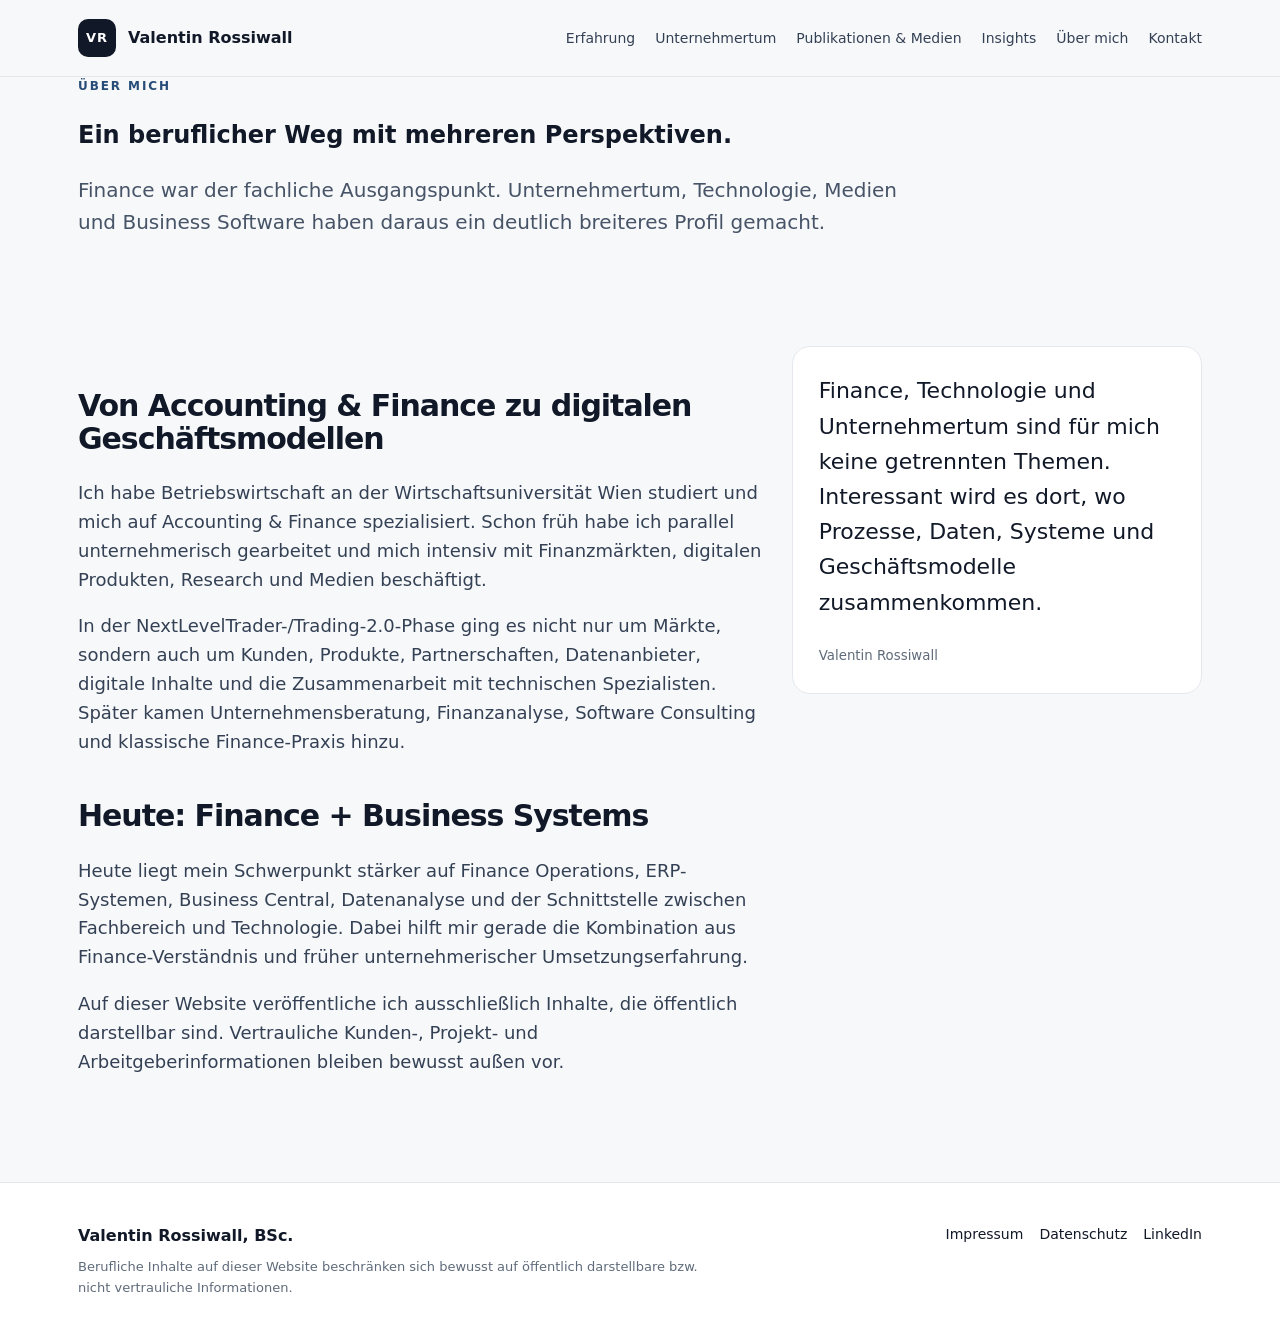
==== about.html @ f8c4a08d "initial website" ====
<!doctype html><html lang="de"><head><meta charset="utf-8"><meta name="viewport" content="width=device-width,initial-scale=1"><title>Über mich | Valentin Rossiwall</title><meta name="description" content="Über Valentin Rossiwall – Finance, Accounting, ERP, Business Systems, Unternehmertum, FinTech und Medien."><meta name="robots" content="index,follow"><meta property="og:title" content="Über mich | Valentin Rossiwall"><meta property="og:description" content="Über Valentin Rossiwall – Finance, Accounting, ERP, Business Systems, Unternehmertum, FinTech und Medien."><meta property="og:type" content="website"><link rel="stylesheet" href="assets/style.css"><script type="application/ld+json">{"@context":"https://schema.org","@type":"Person","name":"Valentin Rossiwall","honorificSuffix":"BSc.","jobTitle":"Finance Operations & Business Systems Professional","sameAs":["https://www.linkedin.com/in/valentinrossiwall"],"knowsAbout":["Finance","Accounting","Microsoft Dynamics 365 Business Central","ERP","Data Analysis","Financial Markets","Entrepreneurship","FinTech"]}</script></head><body><nav class="nav"><div class="wrap navin"><a class="brand" href="index.html"><span class="mark">VR</span><span>Valentin Rossiwall</span></a><div class="links"><a href="erfahrung.html">Erfahrung</a><a href="unternehmertum.html">Unternehmertum</a><a href="publikationen.html">Publikationen & Medien</a><a href="insights.html">Insights</a><a href="about.html">Über mich</a><a href="kontakt.html">Kontakt</a></div></div></nav><main><section class="pagehead"><div class="wrap"><div class="eyebrow">Über mich</div><h1>Ein beruflicher Weg mit mehreren Perspektiven.</h1><p class="lede">Finance war der fachliche Ausgangspunkt. Unternehmertum, Technologie, Medien und Business Software haben daraus ein deutlich breiteres Profil gemacht.</p></div></section><section class="section"><div class="wrap split"><div class="prose"><h2>Von Accounting & Finance zu digitalen Geschäftsmodellen</h2><p>Ich habe Betriebswirtschaft an der Wirtschaftsuniversität Wien studiert und mich auf Accounting & Finance spezialisiert. Schon früh habe ich parallel unternehmerisch gearbeitet und mich intensiv mit Finanzmärkten, digitalen Produkten, Research und Medien beschäftigt.</p><p>In der NextLevelTrader-/Trading-2.0-Phase ging es nicht nur um Märkte, sondern auch um Kunden, Produkte, Partnerschaften, Datenanbieter, digitale Inhalte und die Zusammenarbeit mit technischen Spezialisten. Später kamen Unternehmensberatung, Finanzanalyse, Software Consulting und klassische Finance-Praxis hinzu.</p><h2>Heute: Finance + Business Systems</h2><p>Heute liegt mein Schwerpunkt stärker auf Finance Operations, ERP-Systemen, Business Central, Datenanalyse und der Schnittstelle zwischen Fachbereich und Technologie. Dabei hilft mir gerade die Kombination aus Finance-Verständnis und früher unternehmerischer Umsetzungserfahrung.</p><p>Auf dieser Website veröffentliche ich ausschließlich Inhalte, die öffentlich darstellbar sind. Vertrauliche Kunden-, Projekt- und Arbeitgeberinformationen bleiben bewusst außen vor.</p></div><div class="quote"><p>Finance, Technologie und Unternehmertum sind für mich keine getrennten Themen. Interessant wird es dort, wo Prozesse, Daten, Systeme und Geschäftsmodelle zusammenkommen.</p><small>Valentin Rossiwall</small></div></div></section></main><footer class="footer"><div class="wrap footerin"><div><strong>Valentin Rossiwall, BSc.</strong><div class="policy">Berufliche Inhalte auf dieser Website beschränken sich bewusst auf öffentlich darstellbare bzw. nicht vertrauliche Informationen.</div></div><div class="footerlinks"><a href="impressum.html">Impressum</a><a href="datenschutz.html">Datenschutz</a><a href="https://www.linkedin.com/in/valentinrossiwall">LinkedIn</a></div></div></footer><script src="assets/site.js"></script></body></html>
---- assets/style.css ----
:root{--bg:#f7f8fa;--surface:#fff;--text:#111827;--muted:#5f6b7a;--line:#e4e8ee;--accent:#274c77;--accent2:#eef4f9;--max:1180px;--radius:18px}*{box-sizing:border-box}html{scroll-behavior:smooth}body{margin:0;font-family:Inter,ui-sans-serif,system-ui,-apple-system,BlinkMacSystemFont,"Segoe UI",sans-serif;background:var(--bg);color:var(--text);line-height:1.6}a{color:inherit;text-decoration:none}.wrap{max-width:var(--max);margin:0 auto;padding:0 28px}.nav{position:sticky;top:0;z-index:50;background:rgba(247,248,250,.9);backdrop-filter:blur(14px);border-bottom:1px solid var(--line)}.navin{min-height:76px;display:flex;align-items:center;justify-content:space-between;gap:24px}.brand{display:flex;align-items:center;gap:12px;font-weight:750}.mark{display:grid;place-items:center;width:38px;height:38px;border-radius:10px;background:var(--text);color:#fff;font-size:13px;letter-spacing:.08em}.links{display:flex;gap:20px;flex-wrap:wrap;font-size:14px;color:#344054}.links a:hover{color:var(--accent)}.hero{padding:110px 0 80px;background:linear-gradient(180deg,#fff 0%,var(--bg) 100%)}.eyebrow{text-transform:uppercase;letter-spacing:.16em;font-size:12px;font-weight:800;color:var(--accent);margin-bottom:16px}.hero h1{font-size:clamp(44px,8vw,86px);line-height:.98;letter-spacing:-.045em;margin:0 0 26px;max-width:900px}.hero p{font-size:clamp(20px,2.4vw,28px);max-width:880px;color:#344054;margin:0 0 30px}.cta{display:flex;gap:12px;flex-wrap:wrap;margin:28px 0 46px}.btn{display:inline-flex;align-items:center;justify-content:center;padding:13px 18px;border-radius:999px;border:1px solid var(--line);font-weight:700;font-size:14px}.btn.primary{background:var(--text);color:#fff;border-color:var(--text)}.btn.secondary{background:#fff}.strip{display:grid;grid-template-columns:repeat(4,1fr);border:1px solid var(--line);background:var(--surface);border-radius:var(--radius);overflow:hidden}.strip>div{padding:22px;border-right:1px solid var(--line)}.strip>div:last-child{border-right:0}.strip strong,.strip span{display:block}.strip span{font-size:13px;color:var(--muted);margin-top:4px}.section{padding:88px 0}.section h2{font-size:clamp(34px,5vw,56px);line-height:1.08;letter-spacing:-.035em;margin:0 0 24px}.lede{font-size:20px;color:#475467;max-width:820px}.grid3{display:grid;grid-template-columns:repeat(3,1fr);gap:18px;margin-top:34px}.card,.article,.quote{background:var(--surface);border:1px solid var(--line);border-radius:var(--radius);padding:26px}.card h3,.article h3{margin:12px 0 8px;font-size:21px}.card p,.article p{margin:0;color:var(--muted)}.tag,.meta{font-size:12px;font-weight:800;text-transform:uppercase;letter-spacing:.12em;color:var(--accent)}.timeline{border-top:1px solid var(--line);margin-top:34px}.item{display:grid;grid-template-columns:170px 1fr;gap:28px;padding:28px 0;border-bottom:1px solid var(--line)}.when{font-size:13px;color:var(--muted);font-weight:700}.item h3{margin:0 0 8px;font-size:24px}.item p{margin:0;color:var(--muted);max-width:820px}.split{display:grid;grid-template-columns:1.25fr .75fr;gap:30px;align-items:start}.quote p{font-size:22px;margin-top:0}.quote small{color:var(--muted)}.article-list{display:grid;grid-template-columns:repeat(2,1fr);gap:18px;margin-top:30px}.article:hover{transform:translateY(-2px);transition:.2s ease;border-color:#cdd5df}.footer{border-top:1px solid var(--line);padding:40px 0;background:#fff}.footerin{display:flex;justify-content:space-between;gap:30px;align-items:flex-start}.policy{font-size:13px;color:var(--muted);max-width:650px;margin-top:8px}.footerlinks{display:flex;gap:16px;flex-wrap:wrap;font-size:14px}.prose{max-width:820px}.prose h1{font-size:clamp(40px,6vw,64px);line-height:1.04;letter-spacing:-.04em;margin:0 0 24px}.prose h2{font-size:30px;margin-top:44px}.prose p,.prose li{font-size:18px;color:#344054}.notice{padding:18px 20px;border-radius:14px;background:var(--accent2);border:1px solid #dbe7f0;color:#2c4b65;margin:24px 0}.portrait-placeholder{aspect-ratio:4/5;border:1px dashed #aab4c0;border-radius:var(--radius);display:grid;place-items:center;color:var(--muted);background:#fff}@media(max-width:900px){.links{display:none}.strip{grid-template-columns:1fr 1fr}.strip>div:nth-child(2){border-right:0}.grid3{grid-template-columns:1fr 1fr}.split{grid-template-columns:1fr}.item{grid-template-columns:1fr}.article-list{grid-template-columns:1fr}}@media(max-width:620px){.wrap{padding:0 20px}.hero{padding:74px 0 54px}.strip,.grid3{grid-template-columns:1fr}.strip>div{border-right:0;border-bottom:1px solid var(--line)}.strip>div:last-child{border-bottom:0}.section{padding:64px 0}.footerin{flex-direction:column}.cta .btn{width:100%}}
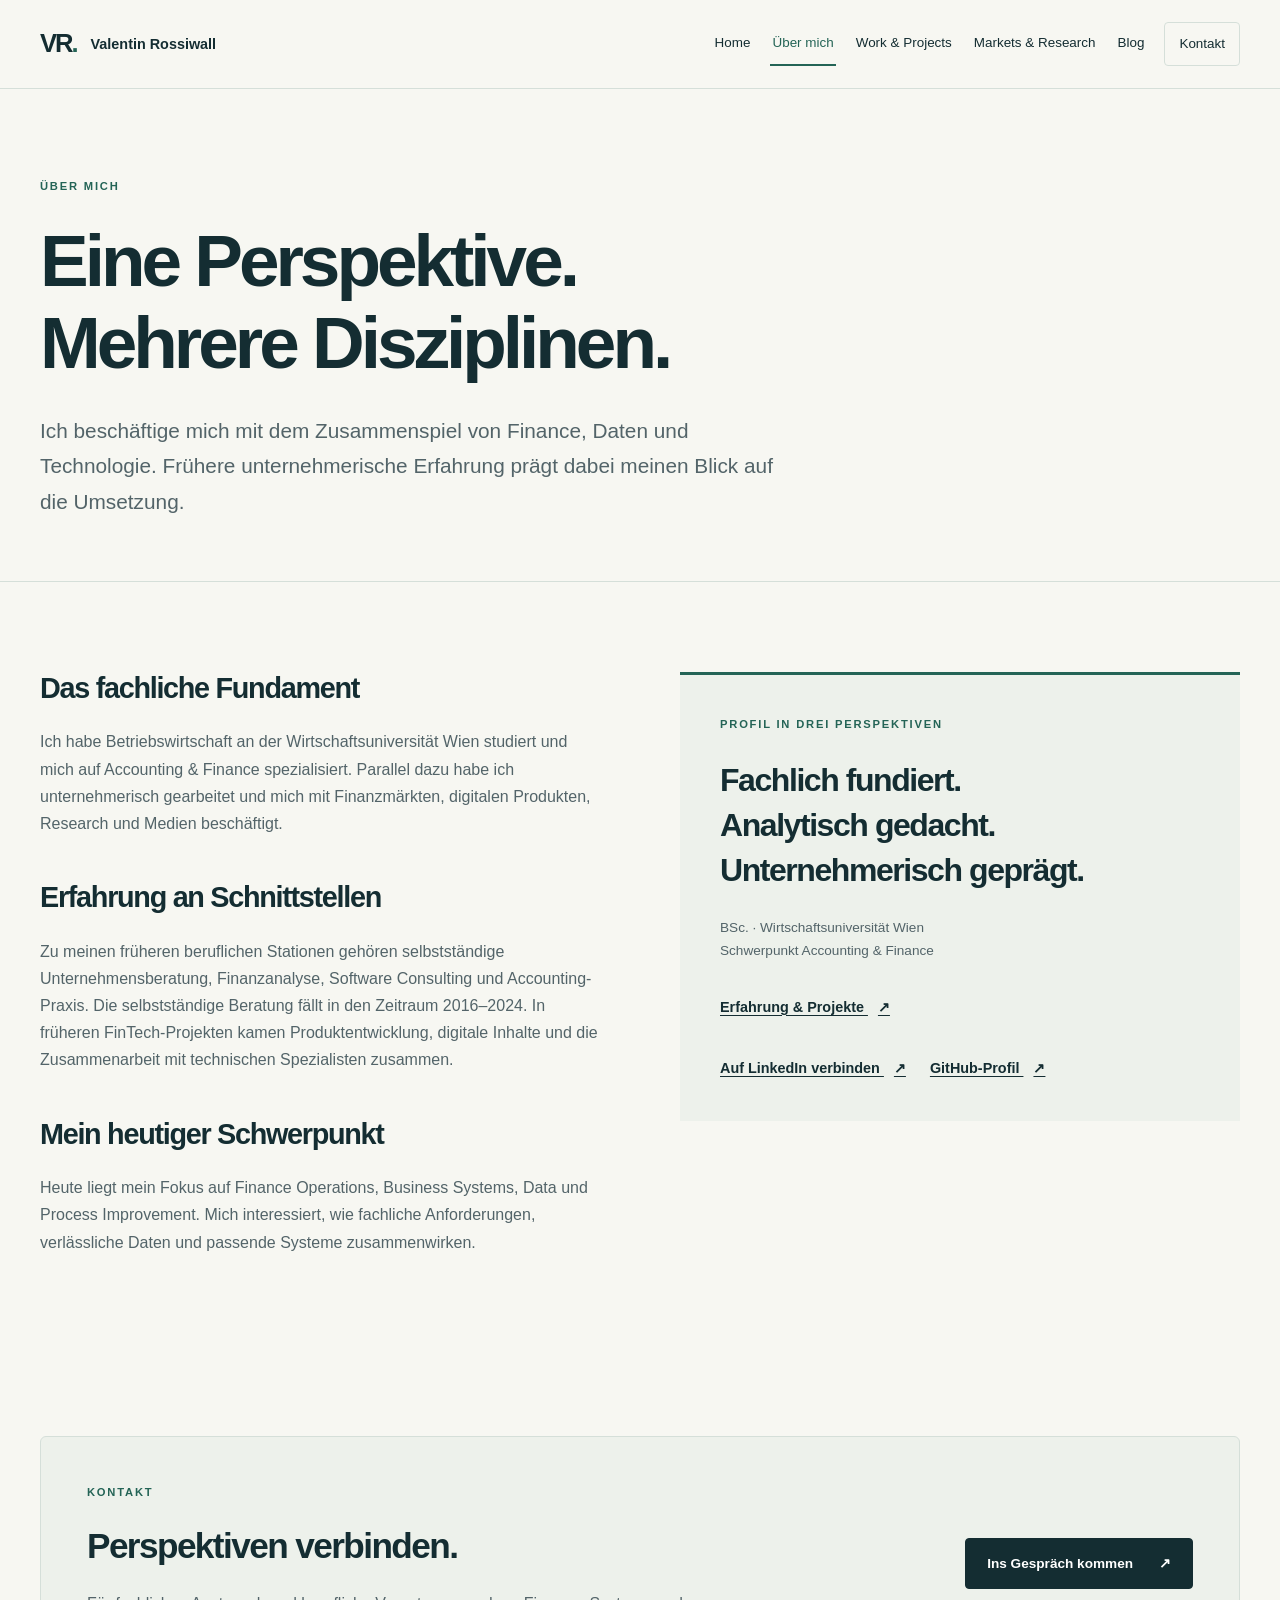
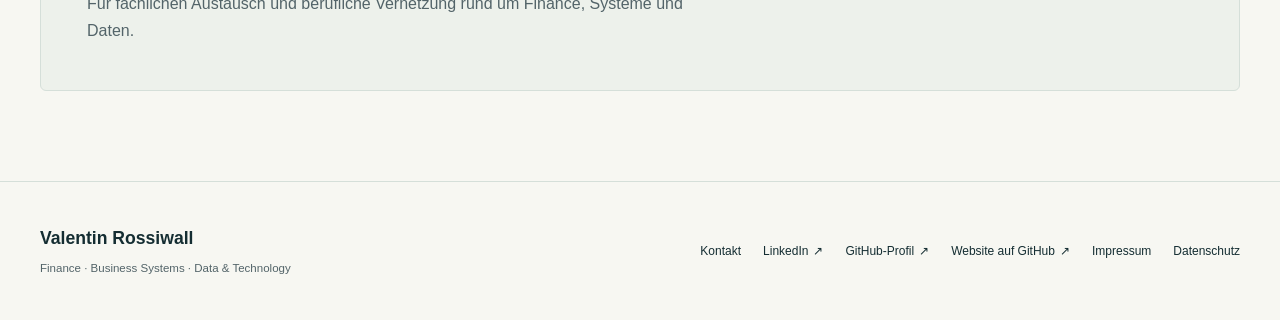
==== commit 9762ec67: "Launch personal website V2" ====
--- a/about.html
+++ b/about.html
@@ -1 +1,40 @@
-<!doctype html><html lang="de"><head><meta charset="utf-8"><meta name="viewport" content="width=device-width,initial-scale=1"><title>Über mich | Valentin Rossiwall</title><meta name="description" content="Über Valentin Rossiwall – Finance, Accounting, ERP, Business Systems, Unternehmertum, FinTech und Medien."><meta name="robots" content="index,follow"><meta property="og:title" content="Über mich | Valentin Rossiwall"><meta property="og:description" content="Über Valentin Rossiwall – Finance, Accounting, ERP, Business Systems, Unternehmertum, FinTech und Medien."><meta property="og:type" content="website"><link rel="stylesheet" href="assets/style.css"><script type="application/ld+json">{"@context":"https://schema.org","@type":"Person","name":"Valentin Rossiwall","honorificSuffix":"BSc.","jobTitle":"Finance Operations & Business Systems Professional","sameAs":["https://www.linkedin.com/in/valentinrossiwall"],"knowsAbout":["Finance","Accounting","Microsoft Dynamics 365 Business Central","ERP","Data Analysis","Financial Markets","Entrepreneurship","FinTech"]}</script></head><body><nav class="nav"><div class="wrap navin"><a class="brand" href="index.html"><span class="mark">VR</span><span>Valentin Rossiwall</span></a><div class="links"><a href="erfahrung.html">Erfahrung</a><a href="unternehmertum.html">Unternehmertum</a><a href="publikationen.html">Publikationen & Medien</a><a href="insights.html">Insights</a><a href="about.html">Über mich</a><a href="kontakt.html">Kontakt</a></div></div></nav><main><section class="pagehead"><div class="wrap"><div class="eyebrow">Über mich</div><h1>Ein beruflicher Weg mit mehreren Perspektiven.</h1><p class="lede">Finance war der fachliche Ausgangspunkt. Unternehmertum, Technologie, Medien und Business Software haben daraus ein deutlich breiteres Profil gemacht.</p></div></section><section class="section"><div class="wrap split"><div class="prose"><h2>Von Accounting & Finance zu digitalen Geschäftsmodellen</h2><p>Ich habe Betriebswirtschaft an der Wirtschaftsuniversität Wien studiert und mich auf Accounting & Finance spezialisiert. Schon früh habe ich parallel unternehmerisch gearbeitet und mich intensiv mit Finanzmärkten, digitalen Produkten, Research und Medien beschäftigt.</p><p>In der NextLevelTrader-/Trading-2.0-Phase ging es nicht nur um Märkte, sondern auch um Kunden, Produkte, Partnerschaften, Datenanbieter, digitale Inhalte und die Zusammenarbeit mit technischen Spezialisten. Später kamen Unternehmensberatung, Finanzanalyse, Software Consulting und klassische Finance-Praxis hinzu.</p><h2>Heute: Finance + Business Systems</h2><p>Heute liegt mein Schwerpunkt stärker auf Finance Operations, ERP-Systemen, Business Central, Datenanalyse und der Schnittstelle zwischen Fachbereich und Technologie. Dabei hilft mir gerade die Kombination aus Finance-Verständnis und früher unternehmerischer Umsetzungserfahrung.</p><p>Auf dieser Website veröffentliche ich ausschließlich Inhalte, die öffentlich darstellbar sind. Vertrauliche Kunden-, Projekt- und Arbeitgeberinformationen bleiben bewusst außen vor.</p></div><div class="quote"><p>Finance, Technologie und Unternehmertum sind für mich keine getrennten Themen. Interessant wird es dort, wo Prozesse, Daten, Systeme und Geschäftsmodelle zusammenkommen.</p><small>Valentin Rossiwall</small></div></div></section></main><footer class="footer"><div class="wrap footerin"><div><strong>Valentin Rossiwall, BSc.</strong><div class="policy">Berufliche Inhalte auf dieser Website beschränken sich bewusst auf öffentlich darstellbare bzw. nicht vertrauliche Informationen.</div></div><div class="footerlinks"><a href="impressum.html">Impressum</a><a href="datenschutz.html">Datenschutz</a><a href="https://www.linkedin.com/in/valentinrossiwall">LinkedIn</a></div></div></footer><script src="assets/site.js"></script></body></html>+<!doctype html>
+<html lang="de">
+<head>
+  <meta charset="utf-8">
+  <meta name="viewport" content="width=device-width, initial-scale=1">
+  <title>Über mich | Valentin Rossiwall</title>
+  <meta name="description" content="Das Profil von Valentin Rossiwall: Accounting &amp; Finance als Fundament, ergänzt um Business Systems, Analytics, Technologie und unternehmerische Erfahrung.">
+  <meta name="robots" content="index,follow">
+  <link rel="canonical" href="https://valentinrossiwall.com/about.html">
+  <meta property="og:title" content="Über mich | Valentin Rossiwall">
+  <meta property="og:description" content="Das Profil von Valentin Rossiwall: Accounting &amp; Finance als Fundament, ergänzt um Business Systems, Analytics, Technologie und unternehmerische Erfahrung.">
+  <meta property="og:type" content="website">
+  <meta property="og:url" content="https://valentinrossiwall.com/about.html">
+  <meta property="og:site_name" content="Valentin Rossiwall">
+  <meta property="og:locale" content="de_AT">
+  <meta name="twitter:card" content="summary">
+  <meta name="twitter:title" content="Über mich | Valentin Rossiwall">
+  <meta name="twitter:description" content="Das Profil von Valentin Rossiwall: Accounting &amp; Finance als Fundament, ergänzt um Business Systems, Analytics, Technologie und unternehmerische Erfahrung.">
+  <meta name="theme-color" content="#142d32">
+  <link rel="icon" href="assets/favicon.svg" type="image/svg+xml">
+  <link rel="stylesheet" href="assets/style.css">
+  <script src="assets/site.js" defer></script>
+  <script type="application/ld+json">{"@context": "https://schema.org", "@graph": [{"@type": "Person", "@id": "https://valentinrossiwall.com/#person", "name": "Valentin Rossiwall", "honorificSuffix": "BSc.", "url": "https://valentinrossiwall.com/", "sameAs": ["https://www.linkedin.com/in/valentinrossiwall", "https://github.com/valentinrossiwall-development"], "knowsAbout": ["Finance", "Accounting", "Business Systems", "Data Analysis", "Technology", "Financial Markets", "Entrepreneurship", "FinTech"]}, {"@type": "WebSite", "@id": "https://valentinrossiwall.com/#website", "url": "https://valentinrossiwall.com/", "name": "Valentin Rossiwall", "inLanguage": "de"}, {"@type": "WebPage", "@id": "https://valentinrossiwall.com/about.html#page", "url": "https://valentinrossiwall.com/about.html", "name": "Über mich | Valentin Rossiwall", "description": "Das Profil von Valentin Rossiwall: Accounting & Finance als Fundament, ergänzt um Business Systems, Analytics, Technologie und unternehmerische Erfahrung.", "inLanguage": "de", "isPartOf": {"@id": "https://valentinrossiwall.com/#website"}, "about": {"@id": "https://valentinrossiwall.com/#person"}}]}</script>
+</head>
+<body>
+<a class="skip-link" href="#main">Zum Inhalt springen</a>
+<header class="site-header"><div class="wrap navin">
+  <a class="brand" href="index.html"><span class="mark" aria-hidden="true">VR<span>.</span></span><span>Valentin Rossiwall</span></a>
+  <button class="menu-toggle" aria-expanded="false" aria-controls="main-nav" hidden>Menü <span class="menu-icon" aria-hidden="true">+</span></button>
+  <nav id="main-nav" class="links" aria-label="Hauptnavigation"><a href="index.html">Home</a>
+<a href="about.html" aria-current="page">Über mich</a>
+<a href="erfahrung.html">Work & Projects</a>
+<a href="markets.html">Markets & Research</a>
+<a href="insights.html">Blog</a>
+<a href="kontakt.html">Kontakt</a></nav>
+</div></header>
+<main id="main"><section class="pagehead"><div class="wrap"><p class="eyebrow">Über mich</p><h1>Eine Perspektive.<br>Mehrere Disziplinen.</h1><p class="lede">Ich beschäftige mich mit dem Zusammenspiel von Finance, Daten und Technologie. Frühere unternehmerische Erfahrung prägt dabei meinen Blick auf die Umsetzung.</p></div></section><section class="section"><div class="wrap"><div class="split"><div class="prose"><h2>Das fachliche Fundament</h2><p>Ich habe Betriebswirtschaft an der Wirtschaftsuniversität Wien studiert und mich auf Accounting & Finance spezialisiert. Parallel dazu habe ich unternehmerisch gearbeitet und mich mit Finanzmärkten, digitalen Produkten, Research und Medien beschäftigt.</p><h2>Erfahrung an Schnittstellen</h2><p>Zu meinen früheren beruflichen Stationen gehören selbstständige Unternehmensberatung, Finanzanalyse, Software Consulting und Accounting-Praxis. Die selbstständige Beratung fällt in den Zeitraum 2016–2024. In früheren FinTech-Projekten kamen Produktentwicklung, digitale Inhalte und die Zusammenarbeit mit technischen Spezialisten zusammen.</p><h2>Mein heutiger Schwerpunkt</h2><p>Heute liegt mein Fokus auf Finance Operations, Business Systems, Data und Process Improvement. Mich interessiert, wie fachliche Anforderungen, verlässliche Daten und passende Systeme zusammenwirken.</p></div><aside class="profile-note"><p class="eyebrow">Profil in drei Perspektiven</p><h2>Fachlich fundiert.<br>Analytisch gedacht.<br>Unternehmerisch geprägt.</h2><p>BSc. · Wirtschaftsuniversität Wien<br>Schwerpunkt Accounting & Finance</p><a class="text-link" href="erfahrung.html">Erfahrung & Projekte <span aria-hidden="true">↗</span></a><div class="profile-links"><a class="text-link" href="https://www.linkedin.com/in/valentinrossiwall">Auf LinkedIn verbinden <span aria-hidden="true">↗</span></a><a class="text-link" href="https://github.com/valentinrossiwall-development">GitHub-Profil <span aria-hidden="true">↗</span></a></div></aside></div></div></section><section class="section"><div class="wrap"><div class="contact-band"><div><p class="eyebrow">Kontakt</p><h2>Perspektiven verbinden.</h2><p>Für fachlichen Austausch und berufliche Vernetzung rund um Finance, Systeme und Daten.</p></div><a class="btn primary" href="kontakt.html">Ins Gespräch kommen <span aria-hidden="true">↗</span></a></div></div></section></main>
+<footer class="footer"><div class="wrap footerin"><div><a class="footer-brand" href="index.html">Valentin Rossiwall</a><p>Finance · Business Systems · Data & Technology</p></div><nav class="footerlinks" aria-label="Weitere Links"><a href="kontakt.html">Kontakt</a><a href="https://www.linkedin.com/in/valentinrossiwall">LinkedIn <span aria-hidden="true">↗</span></a><a href="https://github.com/valentinrossiwall-development">GitHub-Profil <span aria-hidden="true">↗</span></a><a href="https://github.com/valentinrossiwall-development/valentinrossiwall.com">Website auf GitHub <span aria-hidden="true">↗</span></a><a href="impressum.html">Impressum</a><a href="datenschutz.html">Datenschutz</a></nav></div></footer>
+</body>
+</html>
--- a/assets/style.css
+++ b/assets/style.css
@@ -1 +1,208 @@
-:root{--bg:#f7f8fa;--surface:#fff;--text:#111827;--muted:#5f6b7a;--line:#e4e8ee;--accent:#274c77;--accent2:#eef4f9;--max:1180px;--radius:18px}*{box-sizing:border-box}html{scroll-behavior:smooth}body{margin:0;font-family:Inter,ui-sans-serif,system-ui,-apple-system,BlinkMacSystemFont,"Segoe UI",sans-serif;background:var(--bg);color:var(--text);line-height:1.6}a{color:inherit;text-decoration:none}.wrap{max-width:var(--max);margin:0 auto;padding:0 28px}.nav{position:sticky;top:0;z-index:50;background:rgba(247,248,250,.9);backdrop-filter:blur(14px);border-bottom:1px solid var(--line)}.navin{min-height:76px;display:flex;align-items:center;justify-content:space-between;gap:24px}.brand{display:flex;align-items:center;gap:12px;font-weight:750}.mark{display:grid;place-items:center;width:38px;height:38px;border-radius:10px;background:var(--text);color:#fff;font-size:13px;letter-spacing:.08em}.links{display:flex;gap:20px;flex-wrap:wrap;font-size:14px;color:#344054}.links a:hover{color:var(--accent)}.hero{padding:110px 0 80px;background:linear-gradient(180deg,#fff 0%,var(--bg) 100%)}.eyebrow{text-transform:uppercase;letter-spacing:.16em;font-size:12px;font-weight:800;color:var(--accent);margin-bottom:16px}.hero h1{font-size:clamp(44px,8vw,86px);line-height:.98;letter-spacing:-.045em;margin:0 0 26px;max-width:900px}.hero p{font-size:clamp(20px,2.4vw,28px);max-width:880px;color:#344054;margin:0 0 30px}.cta{display:flex;gap:12px;flex-wrap:wrap;margin:28px 0 46px}.btn{display:inline-flex;align-items:center;justify-content:center;padding:13px 18px;border-radius:999px;border:1px solid var(--line);font-weight:700;font-size:14px}.btn.primary{background:var(--text);color:#fff;border-color:var(--text)}.btn.secondary{background:#fff}.strip{display:grid;grid-template-columns:repeat(4,1fr);border:1px solid var(--line);background:var(--surface);border-radius:var(--radius);overflow:hidden}.strip>div{padding:22px;border-right:1px solid var(--line)}.strip>div:last-child{border-right:0}.strip strong,.strip span{display:block}.strip span{font-size:13px;color:var(--muted);margin-top:4px}.section{padding:88px 0}.section h2{font-size:clamp(34px,5vw,56px);line-height:1.08;letter-spacing:-.035em;margin:0 0 24px}.lede{font-size:20px;color:#475467;max-width:820px}.grid3{display:grid;grid-template-columns:repeat(3,1fr);gap:18px;margin-top:34px}.card,.article,.quote{background:var(--surface);border:1px solid var(--line);border-radius:var(--radius);padding:26px}.card h3,.article h3{margin:12px 0 8px;font-size:21px}.card p,.article p{margin:0;color:var(--muted)}.tag,.meta{font-size:12px;font-weight:800;text-transform:uppercase;letter-spacing:.12em;color:var(--accent)}.timeline{border-top:1px solid var(--line);margin-top:34px}.item{display:grid;grid-template-columns:170px 1fr;gap:28px;padding:28px 0;border-bottom:1px solid var(--line)}.when{font-size:13px;color:var(--muted);font-weight:700}.item h3{margin:0 0 8px;font-size:24px}.item p{margin:0;color:var(--muted);max-width:820px}.split{display:grid;grid-template-columns:1.25fr .75fr;gap:30px;align-items:start}.quote p{font-size:22px;margin-top:0}.quote small{color:var(--muted)}.article-list{display:grid;grid-template-columns:repeat(2,1fr);gap:18px;margin-top:30px}.article:hover{transform:translateY(-2px);transition:.2s ease;border-color:#cdd5df}.footer{border-top:1px solid var(--line);padding:40px 0;background:#fff}.footerin{display:flex;justify-content:space-between;gap:30px;align-items:flex-start}.policy{font-size:13px;color:var(--muted);max-width:650px;margin-top:8px}.footerlinks{display:flex;gap:16px;flex-wrap:wrap;font-size:14px}.prose{max-width:820px}.prose h1{font-size:clamp(40px,6vw,64px);line-height:1.04;letter-spacing:-.04em;margin:0 0 24px}.prose h2{font-size:30px;margin-top:44px}.prose p,.prose li{font-size:18px;color:#344054}.notice{padding:18px 20px;border-radius:14px;background:var(--accent2);border:1px solid #dbe7f0;color:#2c4b65;margin:24px 0}.portrait-placeholder{aspect-ratio:4/5;border:1px dashed #aab4c0;border-radius:var(--radius);display:grid;place-items:center;color:var(--muted);background:#fff}@media(max-width:900px){.links{display:none}.strip{grid-template-columns:1fr 1fr}.strip>div:nth-child(2){border-right:0}.grid3{grid-template-columns:1fr 1fr}.split{grid-template-columns:1fr}.item{grid-template-columns:1fr}.article-list{grid-template-columns:1fr}}@media(max-width:620px){.wrap{padding:0 20px}.hero{padding:74px 0 54px}.strip,.grid3{grid-template-columns:1fr}.strip>div{border-right:0;border-bottom:1px solid var(--line)}.strip>div:last-child{border-bottom:0}.section{padding:64px 0}.footerin{flex-direction:column}.cta .btn{width:100%}}
+:root {
+  --bg: #f7f7f2;
+  --surface: #fff;
+  --ink: #142d32;
+  --muted: #536469;
+  --accent: #246456;
+  --line: #d5dfd9;
+  --tint: #edf1eb;
+  --max: 1240px;
+}
+* { box-sizing: border-box; }
+html { scroll-padding-top: 110px; }
+body { margin: 0; background: var(--bg); color: var(--ink); font-family: -apple-system, BlinkMacSystemFont, "Segoe UI", sans-serif; font-size: 16px; line-height: 1.7; -webkit-font-smoothing: antialiased; }
+a { color: inherit; text-underline-offset: .22em; }
+a:hover { color: var(--accent); }
+a:focus-visible, button:focus-visible { outline: 3px solid var(--accent); outline-offset: 5px; }
+button { font: inherit; }
+main { overflow-wrap: break-word; }
+.hero-grid > *, .split > *, .feature > *, .grid3 > *, .project-list > * { min-width: 0; }
+.profile-links { margin-top: 24px; }
+.profile-links .text-link + .text-link { margin-left: 24px; }
+.profile-links p { font-size: .85rem; color: var(--muted); margin-top: 8px; }
+.wrap { width: min(100% - 80px, var(--max)); margin-inline: auto; }
+h1, h2, h3 { line-height: 1.13; font-weight: 550; text-wrap: balance; }
+h1 { font-size: clamp(2.6rem, 5.7vw, 5rem); letter-spacing: -.055em; margin: 0 0 28px; }
+h2 { font-size: clamp(1.9rem, 3.5vw, 3.05rem); letter-spacing: -.045em; margin: 0 0 24px; }
+h3 { font-size: 1.4rem; letter-spacing: -.025em; margin: 0 0 16px; }
+p { margin: 0 0 20px; }
+p:last-child { margin-bottom: 0; }
+.eyebrow { color: var(--accent); font-size: .7rem; text-transform: uppercase; font-weight: 700; letter-spacing: .16em; margin: 0 0 24px; }
+.lede { color: var(--muted); font-size: clamp(1.1rem, 1.7vw, 1.3rem); line-height: 1.7; max-width: 750px; }
+.muted { color: var(--muted); font-size: .85rem; }
+.site-header { position: sticky; top: 0; z-index: 20; background: rgba(247,247,242,.97); border-bottom: 1px solid var(--line); }
+.navin { min-height: 88px; display: flex; align-items: center; justify-content: space-between; gap: 28px; }
+.brand { display: flex; align-items: center; gap: 14px; text-decoration: none; white-space: nowrap; font-weight: 600; font-size: .9rem; }
+.mark { font-size: 1.6rem; font-weight: 750; letter-spacing: -.08em; }
+.mark span { color: var(--accent); }
+.links { display: flex; align-items: center; gap: 18px; }
+.links a { font-size: .84rem; font-weight: 500; white-space: nowrap; text-decoration: none; min-height: 44px; display: inline-flex; align-items: center; padding: 9px 2px; border-bottom: 2px solid transparent; }
+.links a:hover, .links a[aria-current] { color: var(--accent); border-color: var(--accent); }
+.links a:last-child { border: 1px solid var(--line); border-radius: 4px; padding-inline: 14px; }
+.links a:last-child:hover, .links a:last-child[aria-current] { border-color: var(--accent); background: var(--tint); }
+.menu-toggle { display: none; border: 1px solid var(--line); background: none; border-radius: 4px; padding: 8px 14px; cursor: pointer; color: var(--ink); }
+.menu-toggle[hidden] { display: none; }
+.skip-link { position: fixed; top: -100px; left: 20px; padding: 12px 20px; background: var(--ink); color: white; z-index: 100; }
+.skip-link:focus { top: 12px; }
+.hero { padding-top: 100px; }
+.hero-grid { display: grid; grid-template-columns: 1fr .43fr; gap: 60px; align-items: center; }
+.hero h1 { font-size: clamp(2.6rem, 5.1vw, 4.55rem); line-height: 1.08; }
+.hero h1 > span { color: var(--accent); }
+.hero .lede { max-width: 680px; font-size: 1.13rem; }
+.cta { display: flex; gap: 12px; flex-wrap: wrap; margin-top: 32px; }
+.btn { padding: 13px 21px; border-radius: 4px; border: 1px solid var(--ink); text-decoration: none; display: inline-flex; gap: 26px; align-items: center; justify-content: space-between; font-size: .85rem; font-weight: 600; }
+.btn.primary { background: var(--ink); color: white; }
+.btn.primary:hover { background: var(--accent); border-color: var(--accent); }
+.btn.secondary { background: transparent; }
+.btn.secondary:hover { background: var(--tint); }
+.text-link { font-size: .9rem; font-weight: 650; display: inline-block; margin-top: 12px; }
+.text-link span { margin-left: 10px; }
+.perspective { padding: 30px 26px; background: var(--tint); border: 1px solid var(--line); border-radius: 120px 120px 8px 8px; text-align: center; }
+.perspective .eyebrow { margin-top: 28px; font-size: .6rem; }
+.perspective > p:last-child { font-size: .86rem; color: var(--muted); line-height: 1.8; }
+.orbit { position: relative; width: 232px; max-width: 100%; aspect-ratio: 1; margin: 32px auto; border: 1px solid #a9c0b7; border-radius: 50%; display: grid; place-items: center; }
+.orbit::before { content: ""; position: absolute; inset: 25px; border: 1px dashed #a9c0b7; border-radius: 50%; }
+.orbit > span { position: absolute; background: var(--tint); padding: 3px 8px; font-size: .63rem; text-transform: uppercase; letter-spacing: .1em; }
+.orbit > span:nth-child(1) { top: -13px; }
+.orbit > span:nth-child(2) { bottom: 35px; left: -11px; }
+.orbit > span:nth-child(3) { bottom: 35px; right: -8px; }
+.orbit strong { font-size: 3.4rem; line-height: 1; letter-spacing: -.07em; }
+.orbit strong span { display: block; font-size: .6rem; letter-spacing: .04em; font-weight: 400; margin-top: 12px; }
+.hero-bottom { display: flex; flex-wrap: wrap; justify-content: space-between; gap: 16px; padding-block: 26px; margin-top: 75px; border-top: 1px solid var(--line); color: var(--muted); font-size: .72rem; letter-spacing: .035em; }
+.section { padding: 90px 0; }
+.tinted { background: var(--tint); border-block: 1px solid var(--line); }
+.section-intro { max-width: 880px; margin-bottom: 42px; }
+.grid3 { display: grid; grid-template-columns: repeat(3, 1fr); gap: 22px; margin-top: 36px; }
+.card { padding: 30px; background: var(--surface); border: 1px solid var(--line); border-radius: 6px; }
+.card .eyebrow { margin-bottom: 38px; }
+.card p:not(.eyebrow) { font-size: .96rem; color: var(--muted); }
+.card .text-link { color: var(--ink); margin-top: 24px; }
+.split { display: grid; grid-template-columns: 1fr 1fr; gap: 80px; align-items: start; }
+.prose { color: var(--muted); }
+.prose h2 { color: var(--ink); font-size: 1.8rem; margin-top: 44px; }
+.prose h2:first-child { margin-top: 0; }
+.pagehead { padding: 88px 0 62px; border-bottom: 1px solid var(--line); }
+.pagehead h1 { max-width: 1040px; }
+.pagehead .lede { margin-bottom: 0; }
+.profile-note { background: var(--tint); padding: 40px; border-top: 3px solid var(--accent); }
+.profile-note h2 { font-size: 2rem; line-height: 1.4; }
+.profile-note > p:not(.eyebrow) { font-size: .85rem; color: var(--muted); }
+.project-list { margin-top: 36px; display: grid; grid-template-columns: repeat(2, minmax(0, 1fr)); gap: 22px; }
+.project { padding: 30px; background: var(--surface); border: 1px solid var(--line); border-radius: 6px; scroll-margin-top: 110px; }
+.project-meta { display: flex; flex-wrap: wrap; justify-content: space-between; gap: 8px 16px; font-size: .72rem; color: var(--accent); margin-bottom: 28px; }
+.project-meta span:first-child { font-weight: 650; }
+.project h3 { font-size: 1.55rem; }
+.project .tags { margin-top: 24px; }
+.project p { max-width: 750px; color: var(--muted); }
+.feature { display: grid; grid-template-columns: 1fr 1fr; gap: 70px; align-items: center; }
+.tags { display: flex; gap: 8px; flex-wrap: wrap; margin-top: 28px; }
+.tags span { border: 1px solid #b9cbc0; padding: 4px 12px; border-radius: 3px; font-size: .7rem; }
+.book-type { background: var(--ink); color: #f6f6e8; max-width: 360px; min-height: 430px; padding: 35px; display: flex; flex-direction: column; justify-content: space-between; border-left: 8px solid #42635d; }
+.book-type > span { font-size: .7rem; letter-spacing: .1em; }
+.book-type strong { font-size: 2.4rem; line-height: 1.3; font-weight: 500; letter-spacing: -.04em; }
+.book-type em { color: #b4d5bd; font-style: normal; }
+.book-feature > div:last-child p { color: var(--muted); }
+.section-heading { display: flex; align-items: baseline; justify-content: space-between; gap: 24px; }
+.article-list { margin-top: 24px; display: grid; gap: 28px; }
+.article-card { display: grid; grid-template-columns: .75fr 1.25fr; background: white; border: 1px solid var(--line); border-radius: 6px; overflow: hidden; }
+.article-art { background: var(--ink); color: #dce8dc; padding: 32px; min-height: 300px; display: flex; flex-direction: column; justify-content: space-between; gap: 25px; }
+.article-art > span { font-size: .65rem; letter-spacing: .15em; }
+.article-art strong { font-size: 2rem; line-height: 1.2; font-weight: 450; letter-spacing: -.04em; }
+.article-copy { padding: 40px; align-self: center; }
+.article-copy h3 { font-size: 1.85rem; }
+.article-copy h3 a { text-decoration: none; }
+.article-copy h3 a:hover { text-decoration: underline; }
+.article-copy > p:not(.eyebrow) { color: var(--muted); }
+.reading { max-width: 740px; margin-inline: auto; font-size: 1.1rem; }
+.reading h2 { margin-top: 46px; }
+.reading li { padding-left: 8px; margin-bottom: 12px; }
+.article-summary { font-size: 1.25rem; color: var(--ink); }
+.notice { background: var(--tint); border-left: 3px solid var(--accent); padding: 22px 26px; margin: 30px 0; font-size: .95rem; }
+.back-link { margin-top: 40px; }
+.video { aspect-ratio: 16/9; width: 100%; border: 0; border-radius: 6px; }
+.contact-band { display: flex; gap: 50px; align-items: center; justify-content: space-between; padding: 46px; background: var(--tint); border: 1px solid var(--line); border-radius: 6px; }
+.contact-band h2 { font-size: 2.2rem; }
+.contact-band p:not(.eyebrow) { color: var(--muted); max-width: 600px; }
+.contact-band .btn { flex-shrink: 0; }
+.footer { padding: 42px 0; border-top: 1px solid var(--line); }
+.footerin { display: flex; justify-content: space-between; gap: 30px; align-items: center; }
+.footer-brand { font-size: 1.1rem; font-weight: 600; text-decoration: none; }
+.footer p { font-size: .72rem; color: var(--muted); margin-top: 5px; }
+.footerlinks { display: flex; flex-wrap: wrap; justify-content: flex-end; gap: 22px; font-size: .75rem; }
+.footerlinks a { text-decoration: none; min-height: 44px; display: inline-flex; align-items: center; gap: 5px; }
+.footerlinks a:hover { text-decoration: underline; }
+@media (max-width: 1100px) {
+ .wrap { width: min(100% - 48px, var(--max)); }
+ .links { gap: 12px; }
+ .links a { font-size: .8rem; }
+ .navin { gap: 20px; }
+ .hero-grid { gap: 32px; grid-template-columns: 1fr 280px; }
+ .perspective { padding: 24px 18px; }
+ .split, .feature { gap: 40px; }
+ .card { padding: 24px; }
+ .contact-band { padding: 32px; }
+}
+@media (max-width: 960px) {
+ .navin { flex-wrap: wrap; gap: 0; padding-block: 14px; min-height: 76px; }
+ .menu-toggle:not([hidden]) { display: block; min-height: 44px; }
+ .links { width: 100%; flex-wrap: wrap; gap: 6px 22px; padding-top: 16px; }
+ .links a { font-size: .9rem; }
+ .navin:has(.menu-toggle:not([hidden])) .links { display: none; }
+ .navin:has(.menu-toggle[aria-expanded="true"]) .links { display: flex; }
+ .menu-toggle[aria-expanded="true"] .menu-icon { display: inline-block; transform: rotate(45deg); }
+ .footerin { align-items: flex-start; }
+}
+@media (max-width: 760px) {
+ .site-header { position: relative; }
+ .links { flex-direction: column; align-items: stretch; gap: 2px; }
+ .links a { padding-inline: 12px; }
+ .hero { padding-top: 62px; }
+ .hero-grid, .split, .feature, .article-card { grid-template-columns: 1fr; }
+ .hero h1 { font-size: clamp(2.45rem, 6.9vw, 3.5rem); }
+ .perspective { display: none; }
+ .hero-bottom { margin-top: 48px; font-size: .65rem; }
+ .grid3 { grid-template-columns: 1fr; gap: 16px; }
+ .card .eyebrow { margin-bottom: 20px; }
+ .section { padding: 58px 0; }
+ .pagehead { padding: 60px 0 42px; }
+ .project-list { grid-template-columns: 1fr; gap: 16px; }
+ .project { padding: 26px; }
+ .profile-links .text-link { display: block; width: fit-content; }
+ .profile-links .text-link + .text-link { margin-left: 0; }
+ .footerlinks { justify-content: flex-start; gap: 6px 20px; }
+ .contact-band, .footerin { flex-direction: column; align-items: flex-start; gap: 26px; }
+ .section-heading { flex-direction: column; gap: 0; }
+ .article-art { min-height: 260px; }
+ .article-copy { padding: 28px; }
+ .profile-note { padding: 28px; }
+ .book-type { max-width: 100%; }
+}
+@media (max-width: 400px) {
+ .wrap { width: calc(100% - 32px); }
+ .brand { font-size: .78rem; gap: 10px; }
+ .menu-toggle { padding: 6px 10px; font-size: .85rem; }
+ .cta .btn { width: 100%; }
+ .contact-band { padding: 24px; }
+ .contact-band h2 { font-size: 1.9rem; }
+}
+@media print {
+ .site-header, .footer, .cta, .skip-link, .perspective { display: none; }
+ body { background: white; color: black; }
+ .wrap { width: 100%; }
+ .section, .pagehead, .hero { padding: 24px 0; }
+ .card, .project { break-inside: avoid; }
+}
+
+/* Blog metadata and optional media retain the existing card design. */
+.blog-topics { margin: 24px 0 32px; }
+.blog-topics .eyebrow { margin-bottom: 12px; }
+.topic-list { display: flex; flex-wrap: wrap; gap: 8px; list-style: none; padding: 0; margin: 0; }
+.topic-list li { padding: 5px 12px; border: 1px solid var(--line); border-radius: 3px; font-size: .78rem; color: var(--muted); }
+.article-meta { display: flex; flex-wrap: wrap; gap: 6px 20px; align-items: baseline; margin-bottom: 20px; }
+.article-meta .eyebrow { margin: 0; }
+.article-meta > span:last-child, .article-date { color: var(--muted); font-size: .78rem; }
+.pagehead .article-date { margin-top: 20px; }
+.article-card.text-only { grid-template-columns: 1fr; }
+.article-media { margin: 0; align-self: center; }
+.article-media img, .article-media video { display: block; width: 100%; height: auto; }
+.article-media figcaption { padding: 12px 20px; color: var(--muted); font-size: .78rem; }
